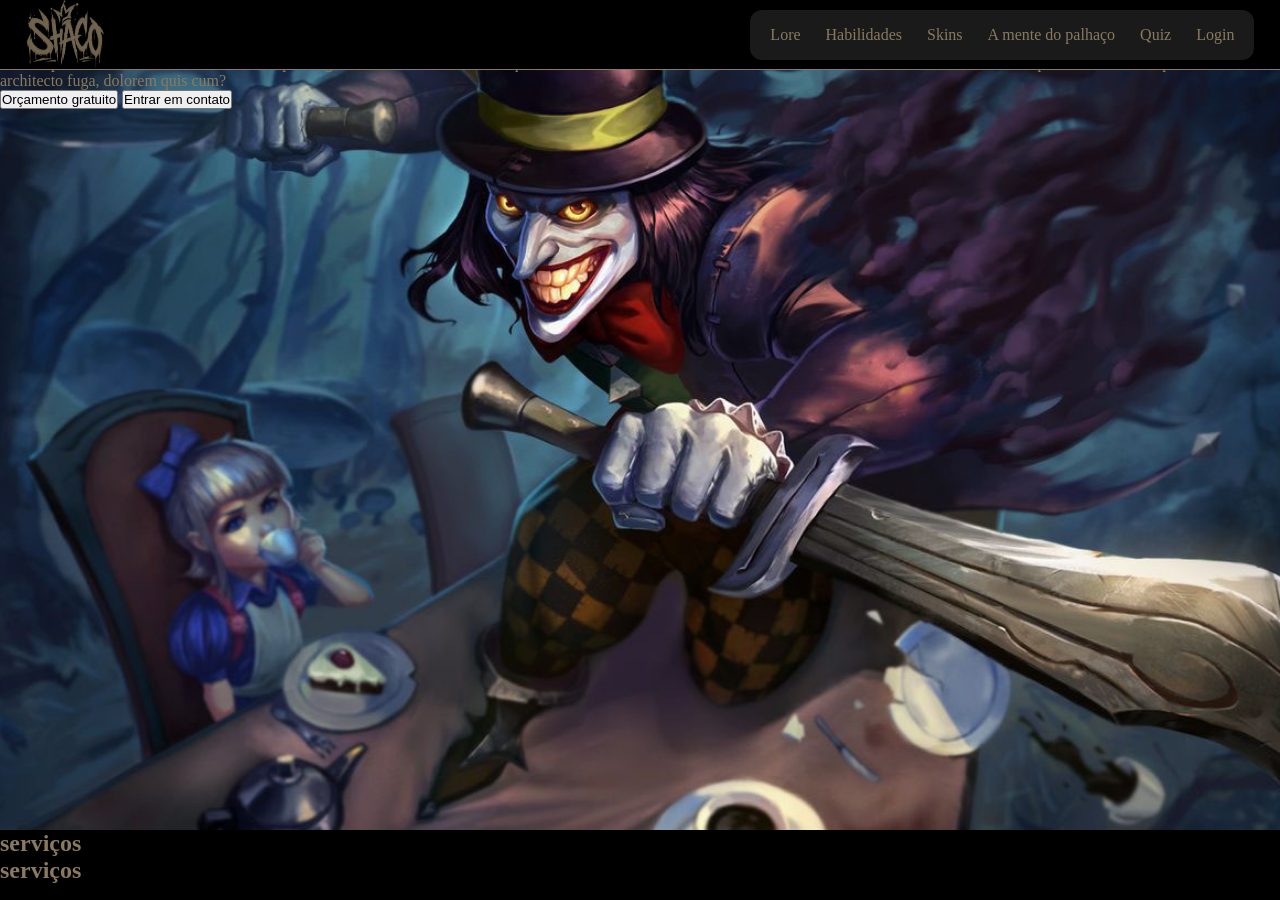
==== index.html @ fd3fd3e3 "Home - parcial" ====
<!DOCTYPE html>
<html lang="en">
<head>
    <meta charset="UTF-8">
    <meta name="viewport" content="width=device-width, initial-scale=1.0">
    <title>Home</title>

    <link rel="stylesheet" href="style.css">
</head>
<body>
    <header>
        <img class="logo" src="assets/img/logo-Shaco.png" alt="Logo site">
        <nav>
            <ul>
                <li>Lore</li>
                <li>Habilidades</li>
                <li>Skins</li>
                <li>A mente do palhaço</li>
                <li>Quiz</li>
                <li>Login</li>
            </ul>
        </nav>
    </header>

    <!--  seção 01 -->
    <section class="secao1" >
        <h2>
            HTML + CSS
        </h2>
        <div>
            <h1>Gustavo Campelo</h1>
            <p>Lorem ipsum, dolor sit amet consectetur adipisicing elit. Exercitationem, vel aliquid reiciendis ducimus necessitatibus beatae hic eum? Architecto, in. Omnis voluptates dolore nam aperiam odio architecto fuga, dolorem quis cum?</p>
        </div>
        <div>
            <button>Orçamento gratuito</button>
            <button>Entrar em contato</button>
        </div>
    </section>

<!-- seção 02 -->
    <section>
        <h2>serviços</h2>
    </section>

<!-- seção 03 -->
    <section>
        <h2>serviços</h2>
    </section>
    </body>
    </html>
---- style.css ----
/* fonte personalizada */
@font-face {
  font-family: Tommy-B;
  src: url(font/Tommy/Tommy-bold.otf) format('opentype');
  font-style: bold;
}

@font-face {
  font-family: CrazyKiller;
  src: url(font/Crazy-Killer/Crazy-Killer.TTF) format('truetype');
  text-decoration: none;

}
/* reset na pagina */
* {
  margin: 0;
  padding: 0;
  box-sizing: border-box;
}

body{
  background-color: rgb(0, 0, 0);
  color: rgb(137, 122, 95);
font-family: "TOmmy-B";
}

header{
    width: 100%;
    display: flex;
    padding: 2%;
    justify-content: space-between;
    background-color: black;
    height: 70px;
    align-items: center; /* alinhar na vertical*/
    position: fixed; /* posição fixa*/
    border-bottom: 1px solid rgb(137, 122, 95);
    
    ul{
        display: flex;
        gap: 25px;
        list-style-type: none;
        background-color: rgb(255, 255, 255, 0.1);
        padding: 16px 20px;
        border-radius: 12px;
        backdrop-filter: blur(20px);
    }
}

.logo{
    height: 69px;
    filter: sepia();
}

section{
    width: 100%;
    display: flex;
    flex-direction: column;
}

.secao1{
    background-image: url("assets/img/bg/bg.jpg");
    background-size: cover;
    background-position: top;
    height: calc(100dvh - 70px);
}
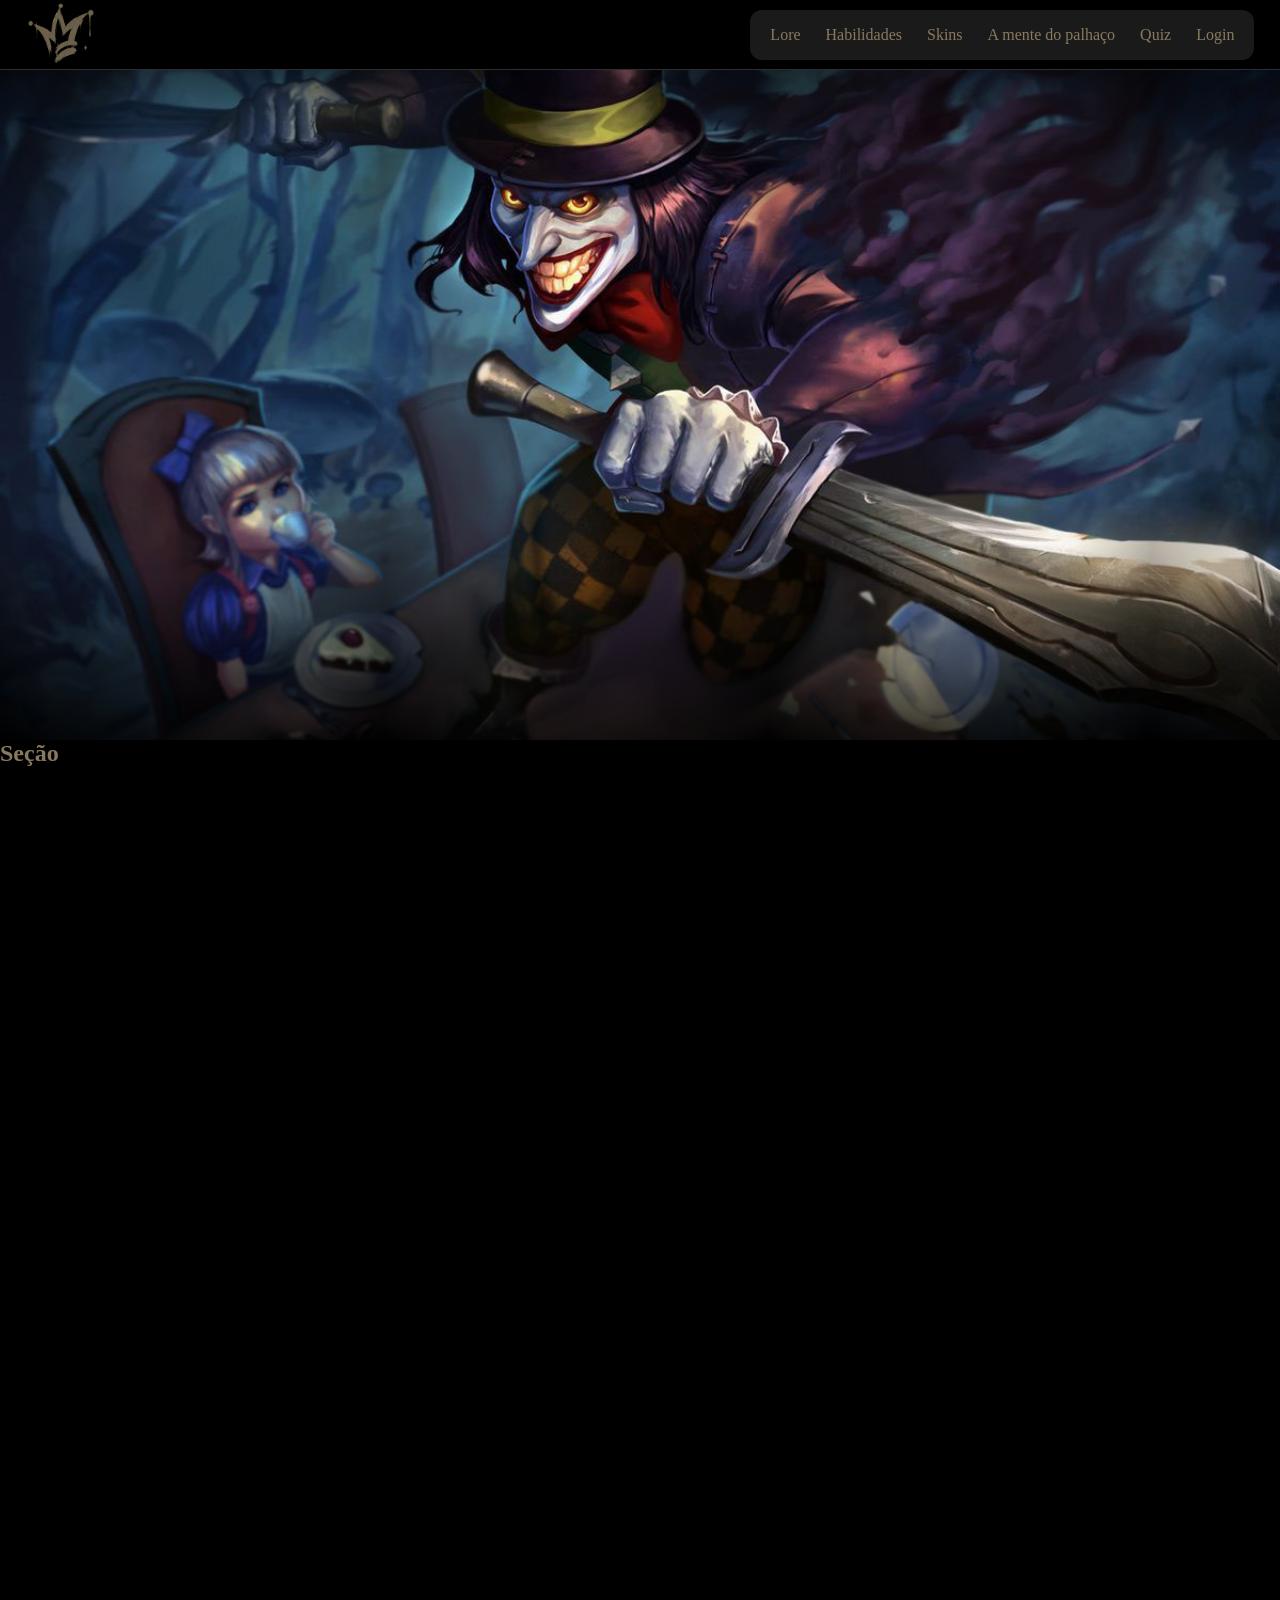
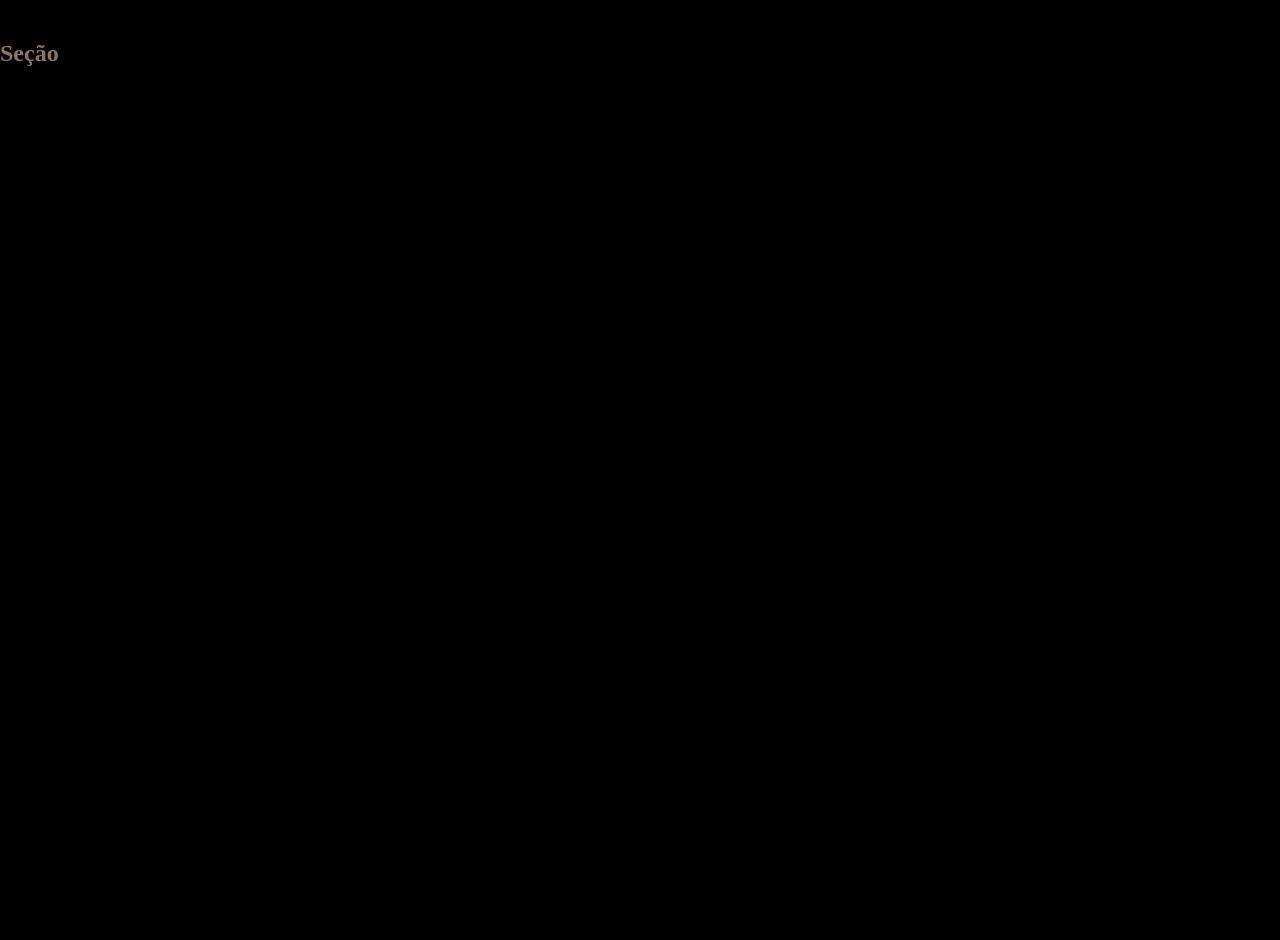
==== commit f3de78eb: "Home - Parcial" ====
--- a/index.html
+++ b/index.html
@@ -6,10 +6,11 @@
     <title>Home</title>
 
     <link rel="stylesheet" href="style.css">
+    <link rel="icon" href="assets/img/fav-icon.png" type="image/png">
 </head>
 <body>
     <header>
-        <img class="logo" src="assets/img/logo-Shaco.png" alt="Logo site">
+        <img class="logo" src="assets/img/fav-icon.png" alt="Logo site">
         <nav>
             <ul>
                 <li>Lore</li>
@@ -23,28 +24,20 @@
     </header>
 
     <!--  seção 01 -->
-    <section class="secao1" >
-        <h2>
-            HTML + CSS
-        </h2>
-        <div>
-            <h1>Gustavo Campelo</h1>
-            <p>Lorem ipsum, dolor sit amet consectetur adipisicing elit. Exercitationem, vel aliquid reiciendis ducimus necessitatibus beatae hic eum? Architecto, in. Omnis voluptates dolore nam aperiam odio architecto fuga, dolorem quis cum?</p>
-        </div>
-        <div>
-            <button>Orçamento gratuito</button>
-            <button>Entrar em contato</button>
-        </div>
+    <section class="hero-site" >
+            <div>
+                <h1>Shaco</h1>
+            </div>
     </section>
 
 <!-- seção 02 -->
-    <section>
-        <h2>serviços</h2>
+    <section class="container02" >
+        <h2>Seção</h2>
     </section>
 
 <!-- seção 03 -->
-    <section>
-        <h2>serviços</h2>
+    <section class="container03" >
+        <h2>Seção</h2>
     </section>
     </body>
     </html>
--- a/style.css
+++ b/style.css
@@ -33,7 +33,8 @@
     height: 70px;
     align-items: center; /* alinhar na vertical*/
     position: fixed; /* posição fixa*/
-    border-bottom: 1px solid rgb(137, 122, 95);
+    border-bottom: 1px solid rgba(114, 114, 114, 0.404);
+    z-index: 50; /*Posição no eixo Z*/
     
     ul{
         display: flex;
@@ -57,9 +58,30 @@
     flex-direction: column;
 }
 
-.secao1{
-    background-image: url("assets/img/bg/bg.jpg");
-    background-size: cover;
-    background-position: top;
-    height: calc(100dvh - 70px);
+.hero-site{
+background-image: url(/assets/img/bg/bg.jpg);
+background-repeat: no-repeat;
+background-size: cover; /*Ocupa toda a capa*/
+background-position: top; /*Caso corte, mantem alinhado pelo topo*/
+height: calc(90dvh - 70px); /*Altura menos tamanho da navbar*/
+
+/* Aplica o fade de todas as direções para dentro */
+-webkit-mask-image: radial-gradient(circle, black 50%, transparent 100%);
+mask-image: radial-gradient(circle, black 50%, transparent 100%);
+  /* Ajustar a posição e tamanho da máscara */
+-webkit-mask-size: 100% 100%;
+mask-size: 30% 100%;
+}
+.logo-hero{
+  height: 20vh;
+}
+
+
+
+.container02{
+  height: 100dvh;
+}
+
+.container03{
+  height: 100dvh;
 }
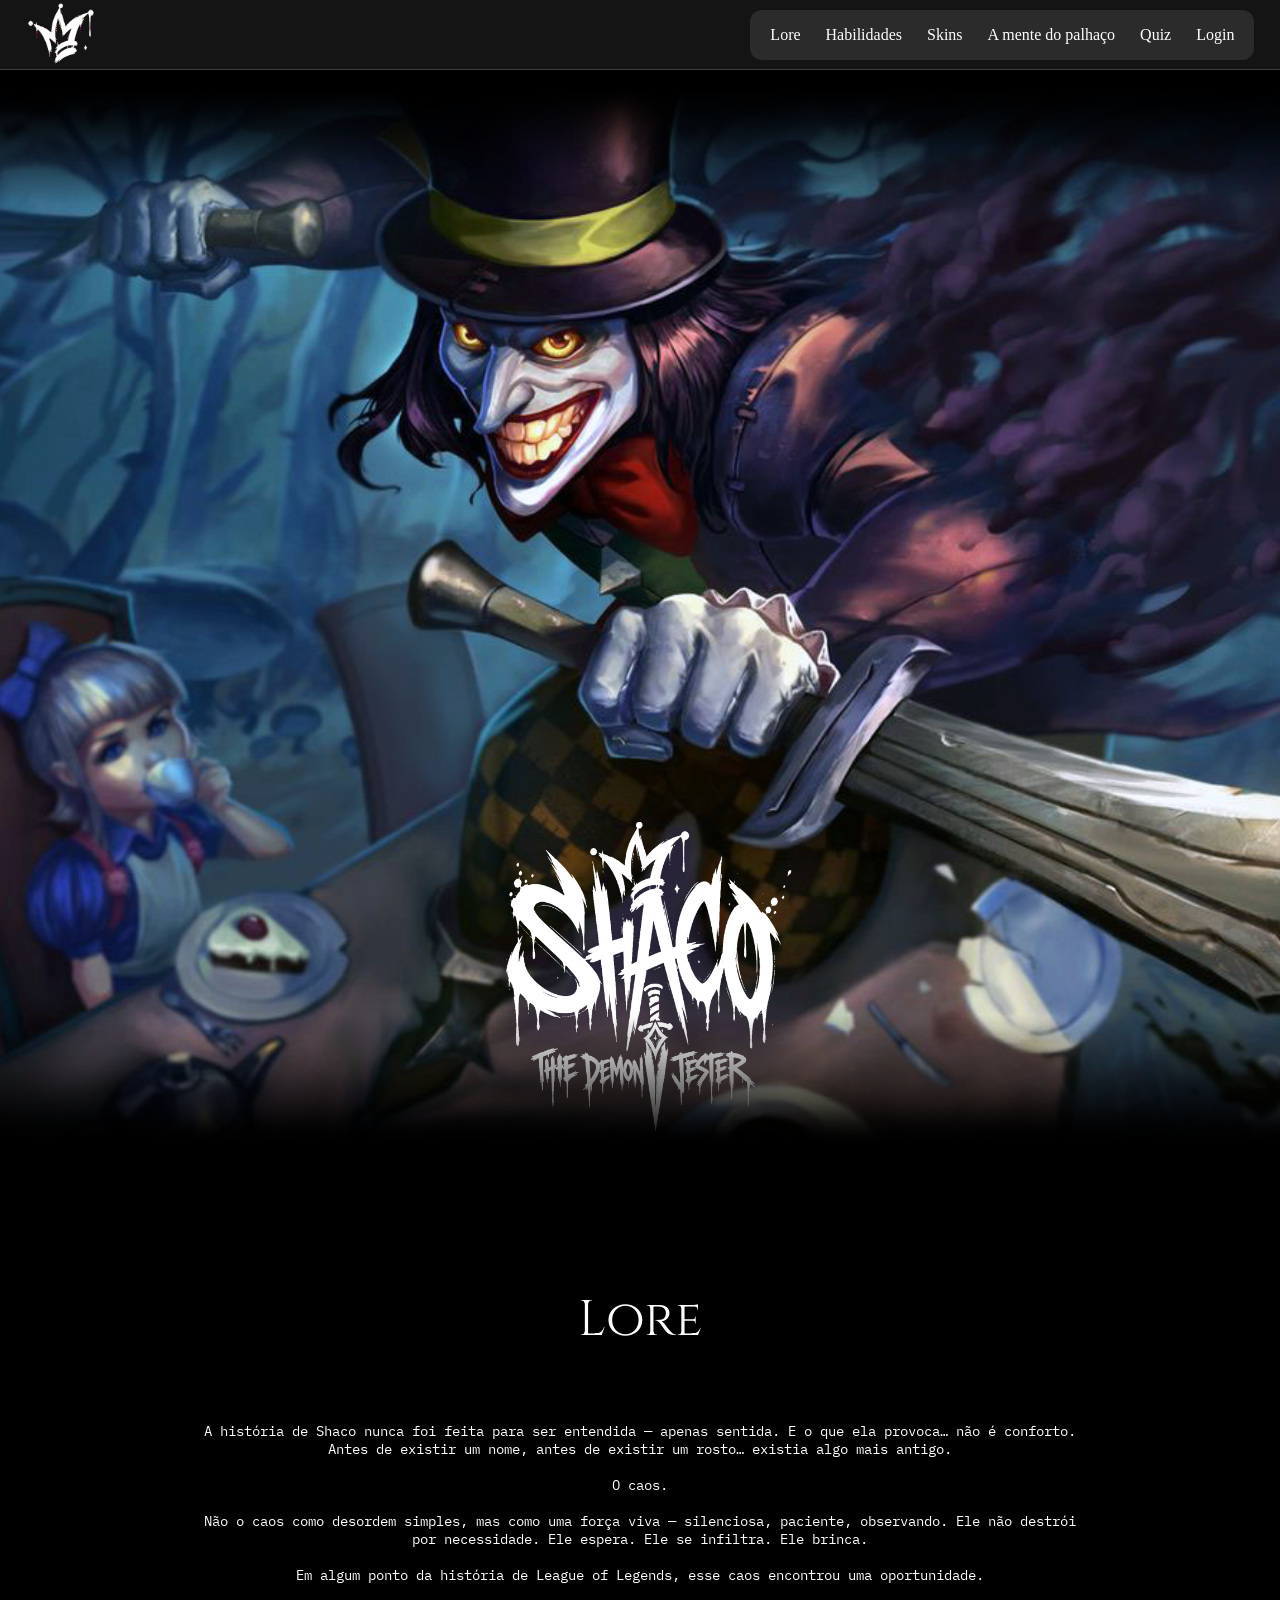
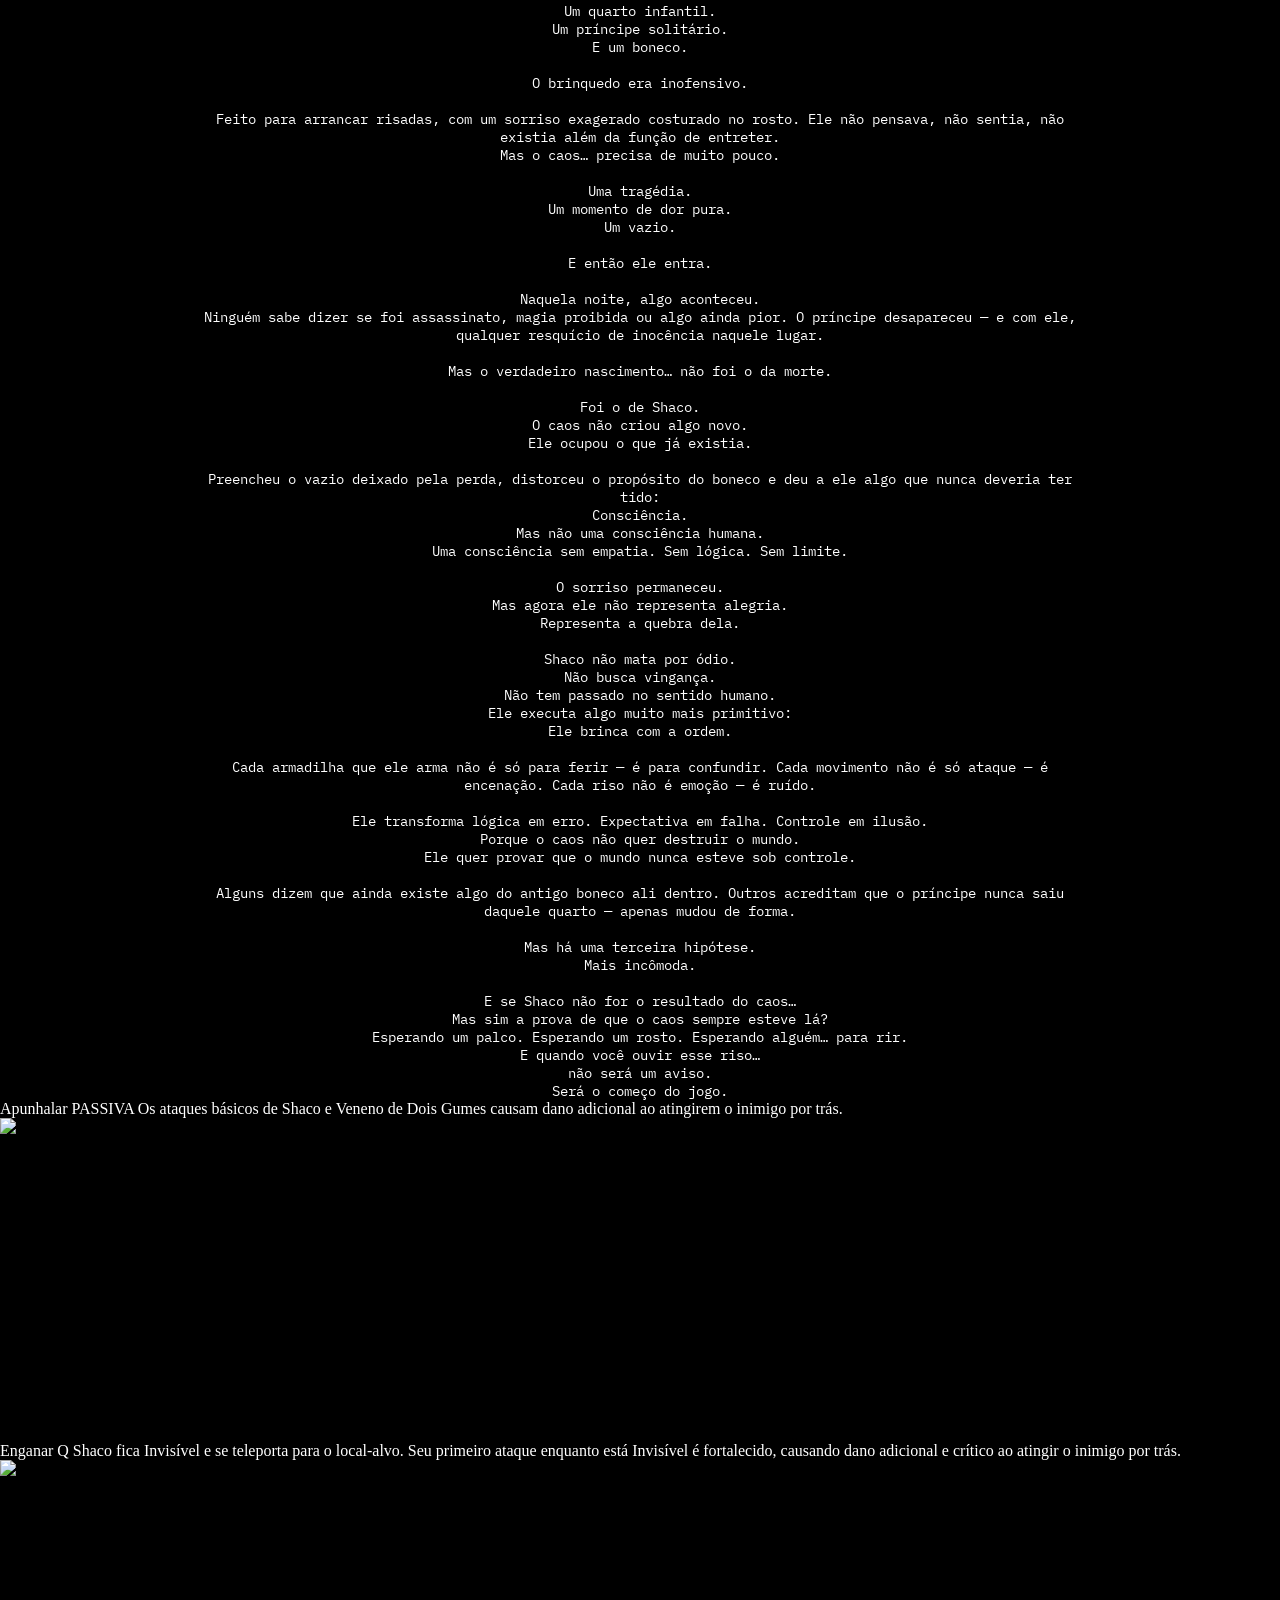
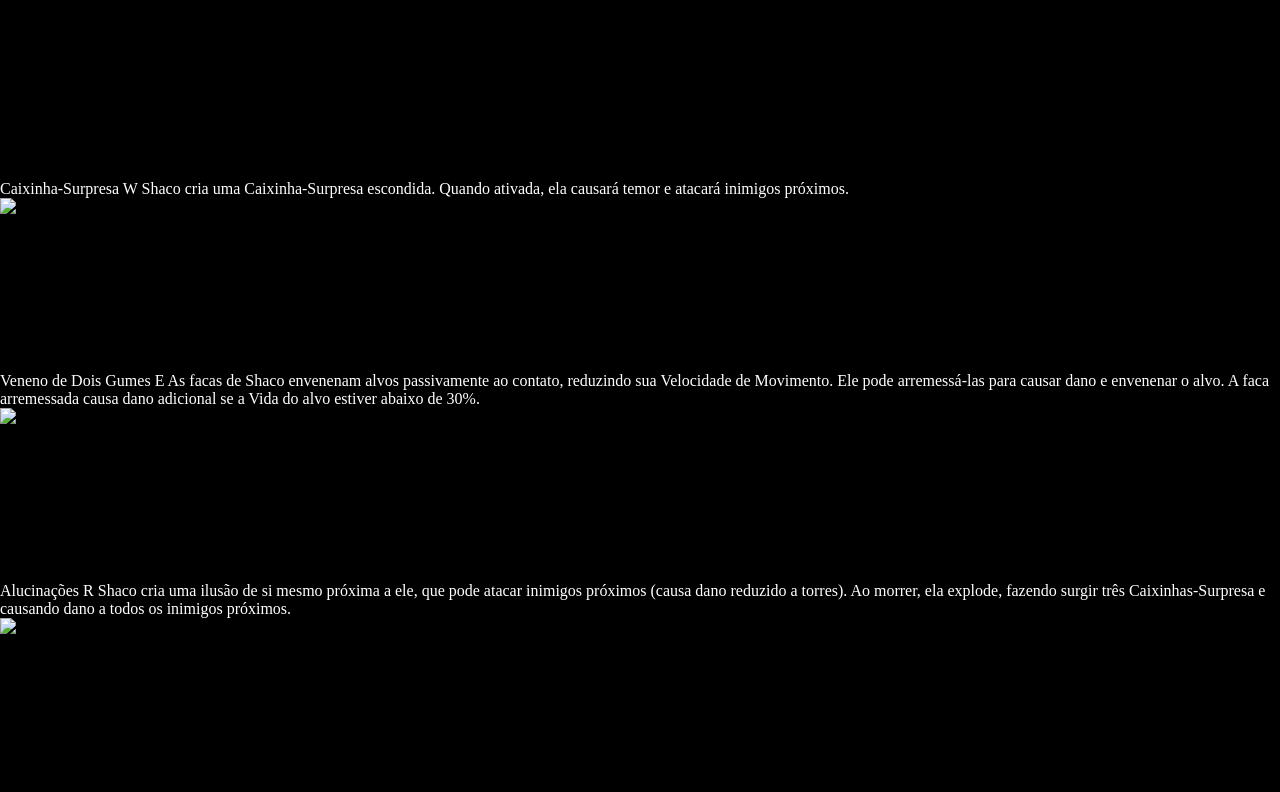
==== commit ccaa6397: "Home + Lore + Habilidades Parcial" ====
--- a/index.html
+++ b/index.html
@@ -7,6 +7,15 @@
 
     <link rel="stylesheet" href="style.css">
     <link rel="icon" href="assets/img/fav-icon.png" type="image/png">
+
+    <link rel="preconnect" href="https://fonts.googleapis.com">
+    <link rel="preconnect" href="https://fonts.gstatic.com" crossorigin>
+    <link href="https://fonts.googleapis.com/css2?family=IBM+Plex+Mono&display=swap" rel="stylesheet">
+
+    <link rel="preconnect" href="https://fonts.googleapis.com">
+    <link rel="preconnect" href="https://fonts.gstatic.com" crossorigin>
+    <link href="https://fonts.googleapis.com/css2?family=Cinzel:wght@400..900&display=swap" rel="stylesheet">
+    
 </head>
 <body>
     <header>
@@ -24,20 +33,176 @@
     </header>
 
     <!--  seção 01 -->
-    <section class="hero-site" >
-            <div>
-                <h1>Shaco</h1>
-            </div>
-    </section>
+    <div class="hero">
+            <img class="logo-hero" src="assets/img/logo-Shaco-completo.png" alt="Logo site">
+    </div>
 
 <!-- seção 02 -->
-    <section class="container02" >
-        <h2>Seção</h2>
-    </section>
-
-<!-- seção 03 -->
-    <section class="container03" >
-        <h2>Seção</h2>
-    </section>
+
+<div class="container-2">
+
+    <div class="container-2-texto">
+        <div class="container-2-titulo">
+            <p> <br><br>Lore <br><br></p>
+        </div>
+        <p>A história de Shaco nunca foi feita para ser entendida — apenas sentida.
+        
+            E o que ela provoca… não é conforto.
+            
+            Antes de existir um nome, antes de existir um rosto… existia algo mais antigo.
+            <br><br>
+            O caos.
+            <br><br>
+            Não o caos como desordem simples, mas como uma força viva — silenciosa, paciente, observando. Ele não destrói por necessidade. Ele espera. Ele se infiltra. Ele brinca.
+            <br><br>
+            Em algum ponto da história de League of Legends, esse caos encontrou uma oportunidade.
+            <br><br>
+            Um quarto infantil.
+            <br>
+            Um príncipe solitário.
+            <br>
+            E um boneco.
+            <br><br>
+            O brinquedo era inofensivo.
+            <br><br>
+            Feito para arrancar risadas, com um sorriso exagerado costurado no rosto. Ele não pensava, não sentia, não existia além da função de entreter.
+            <br>
+            Mas o caos… precisa de muito pouco.
+            <br><br>
+            Uma tragédia.
+            <br>
+            Um momento de dor pura.
+            <br>
+            Um vazio.
+            <br><br>
+            E então ele entra.
+            <br><br>
+            Naquela noite, algo aconteceu.
+            <br>
+            Ninguém sabe dizer se foi assassinato, magia proibida ou algo ainda pior. O príncipe desapareceu — e com ele, qualquer resquício de inocência naquele lugar.
+            <br><br>
+            Mas o verdadeiro nascimento… não foi o da morte.
+            <br><br>
+            Foi o de Shaco.
+            <br>
+            O caos não criou algo novo.
+            <br>
+            Ele ocupou o que já existia.
+            <br><br>
+            Preencheu o vazio deixado pela perda, distorceu o propósito do boneco e deu a ele algo que nunca deveria ter tido:
+            <br>
+            Consciência.
+            <br>
+            Mas não uma consciência humana.
+            <br>
+            Uma consciência sem empatia. Sem lógica. Sem limite.
+            <br><br>
+            O sorriso permaneceu.
+            <br>
+            Mas agora ele não representa alegria.
+            <br>
+            Representa a quebra dela.
+            <br><br>
+            Shaco não mata por ódio.
+            <br>
+            Não busca vingança.
+            <br>
+            Não tem passado no sentido humano.
+            <br>
+            Ele executa algo muito mais primitivo:
+            <br>
+            Ele brinca com a ordem.
+            <br><br>
+            Cada armadilha que ele arma não é só para ferir — é para confundir.
+            Cada movimento não é só ataque — é encenação.
+            Cada riso não é emoção — é ruído.
+            <br><br>
+            Ele transforma lógica em erro.
+            Expectativa em falha.
+            Controle em ilusão.
+            <br>
+            Porque o caos não quer destruir o mundo.
+            <br>
+            Ele quer provar que o mundo nunca esteve sob controle.
+            <br><br>
+            Alguns dizem que ainda existe algo do antigo boneco ali dentro.
+            Outros acreditam que o príncipe nunca saiu daquele quarto — apenas mudou de forma.
+            <br><br>
+            Mas há uma terceira hipótese.
+            <br>
+            Mais incômoda.
+            <br><br>
+            E se Shaco não for o resultado do caos…
+            <br>
+            Mas sim a prova de que o caos sempre esteve lá?
+            <br>
+            Esperando um palco.
+            Esperando um rosto.
+            Esperando alguém… para rir.
+            <br>
+            E quando você ouvir esse riso…
+            <br>
+            não será um aviso.
+            <br>
+            Será o começo do jogo.</p>
+        </div>
+
+    <div class="container-3">
+
+    Apunhalar
+    PASSIVA
+    Os ataques básicos de Shaco e Veneno de Dois Gumes causam dano adicional ao atingirem o inimigo por trás.
+<div>
+    <div><img src="https://ddragon.leagueoflegends.com/cdn/16.9.1/img/passive/Jester_CarefulStrikes.png">
+    </div>
+</div>
+    
+    
+    
+</div> 
+<video class="video-passiva" autoplay="" muted="" loop="" playsinline=""><source src="https://lol.dyn.riotcdn.net/x/videos/champion-abilities/0035/ability_0035_P1.mp4" type="video/mp4"><source src="https://lol.dyn.riotcdn.net/x/videos/champion-abilities/0035/ability_0035_P1.webm" type="video/webm"></video>
+</div>
+
+
+Enganar
+Q
+Shaco fica Invisível e se teleporta para o local-alvo. Seu primeiro ataque enquanto está Invisível é fortalecido, causando dano adicional e crítico ao atingir o inimigo por trás.
+<div><img src="https://ddragon.leagueoflegends.com/cdn/16.9.1/img/spell/Deceive.png"></div>
+
+
+
+<div class="video-Q"><video autoplay="" muted="" loop="" playsinline=""><source src="https://lol.dyn.riotcdn.net/x/videos/champion-abilities/0035/ability_0035_Q1.mp4" type="video/mp4"><source src="https://lol.dyn.riotcdn.net/x/videos/champion-abilities/0035/ability_0035_Q1.webm" type="video/webm"></video></div>
+
+
+Caixinha-Surpresa
+W
+Shaco cria uma Caixinha-Surpresa escondida. Quando ativada, ela causará temor e atacará inimigos próximos.
+<div class="innerWrapper"><img src="https://ddragon.leagueoflegends.com/cdn/16.9.1/img/spell/JackInTheBox.png" loading="lazy" data-testid="icon-tab-tab-2" class="sc-de10a588-0 eowlkv sc-2a9d3880-0 iOotgw sc-1f4a6b27-0 cBMoRk fit-undefined crop-true"></div>
+
+
+
+<div class="innerWrapper"><video autoplay="" data-testid="icon-tab-media" class="sc-f3d622cf-0 eOxAvt sc-1f4a6b27-0 cBMoRk fit-undefined crop-undefined" loop="" playsinline=""><source data-testid="source-video/mp4" src="https://lol.dyn.riotcdn.net/x/videos/champion-abilities/0035/ability_0035_W1.mp4" type="video/mp4"><source data-testid="source-video/webm" src="https://lol.dyn.riotcdn.net/x/videos/champion-abilities/0035/ability_0035_W1.webm" type="video/webm"></video></div>
+
+
+Veneno de Dois Gumes
+E
+As facas de Shaco envenenam alvos passivamente ao contato, reduzindo sua Velocidade de Movimento. Ele pode arremessá-las para causar dano e envenenar o alvo. A faca arremessada causa dano adicional se a Vida do alvo estiver abaixo de 30%.
+<div class="innerWrapper"><img src="https://ddragon.leagueoflegends.com/cdn/16.9.1/img/spell/TwoShivPoison.png" loading="lazy" data-testid="icon-tab-tab-3" class="sc-de10a588-0 eowlkv sc-2a9d3880-0 iOotgw sc-1f4a6b27-0 cBMoRk fit-undefined crop-true"></div>
+
+
+
+<div class="innerWrapper"><video autoplay="" data-testid="icon-tab-media" class="sc-f3d622cf-0 eOxAvt sc-1f4a6b27-0 cBMoRk fit-undefined crop-undefined" loop="" playsinline=""><source data-testid="source-video/mp4" src="https://lol.dyn.riotcdn.net/x/videos/champion-abilities/0035/ability_0035_E1.mp4" type="video/mp4"><source data-testid="source-video/webm" src="https://lol.dyn.riotcdn.net/x/videos/champion-abilities/0035/ability_0035_E1.webm" type="video/webm"></video></div>
+
+
+Alucinações
+R
+Shaco cria uma ilusão de si mesmo próxima a ele, que pode atacar inimigos próximos (causa dano reduzido a torres). Ao morrer, ela explode, fazendo surgir três Caixinhas-Surpresa e causando dano a todos os inimigos próximos.
+<div class="innerWrapper"><img src="https://ddragon.leagueoflegends.com/cdn/16.9.1/img/spell/HallucinateFull.png" loading="lazy" data-testid="icon-tab-tab-4" class="sc-de10a588-0 eowlkv sc-2a9d3880-0 iOotgw sc-1f4a6b27-0 cBMoRk fit-undefined crop-true"></div>
+
+
+
+<div class="innerWrapper"><video autoplay="" data-testid="icon-tab-media" class="sc-f3d622cf-0 eOxAvt sc-1f4a6b27-0 cBMoRk fit-undefined crop-undefined" loop="" playsinline=""><source data-testid="source-video/mp4" src="https://lol.dyn.riotcdn.net/x/videos/champion-abilities/0035/ability_0035_R1.mp4" type="video/mp4"><source data-testid="source-video/webm" src="https://lol.dyn.riotcdn.net/x/videos/champion-abilities/0035/ability_0035_R1.webm" type="video/webm"></video></div>
+</div>
     </body>
-    </html>+</html>
+        
--- a/style.css
+++ b/style.css
@@ -11,6 +11,21 @@
   text-decoration: none;
 
 }
+
+.ibm-plex-mono-regular {
+  font-family: "IBM Plex Mono", monospace;
+  font-weight: 400;
+  font-style: normal;
+}
+
+
+.cinzel {
+  font-family: "Cinzel", serif;
+  font-optical-sizing: auto;
+  font-weight: 400;
+  font-style: normal;
+}
+
 /* reset na pagina */
 * {
   margin: 0;
@@ -20,20 +35,21 @@
 
 body{
   background-color: rgb(0, 0, 0);
-  color: rgb(137, 122, 95);
-font-family: "TOmmy-B";
+  color: rgb(255, 255, 255);
+  font-family: "TOmmy-B";
 }
 
+/*Header*/
 header{
     width: 100%;
     display: flex;
     padding: 2%;
-    justify-content: space-between;
-    background-color: black;
+    justify-content: space-between; /*Espaçamento*/
+    background-color: rgb(20, 20, 20);
     height: 70px;
     align-items: center; /* alinhar na vertical*/
-    position: fixed; /* posição fixa*/
-    border-bottom: 1px solid rgba(114, 114, 114, 0.404);
+    position: top; /* se deixar fixo o bg do hero fica atras*/
+    border-bottom: 1px solid rgba(114, 114, 114, 0.45); /*Espessura e cor da margem de baixo */
     z-index: 50; /*Posição no eixo Z*/
     
     ul{
@@ -49,39 +65,70 @@
 
 .logo{
     height: 69px;
-    filter: sepia();
+    filter: saturate(0);
+    filter: brightness(100);
 }
 
-section{
-    width: 100%;
-    display: flex;
-    flex-direction: column;
+.hero{
+  width: 100dvw; /*Largura da seção*/
+  display: flex;
+  flex-direction: row; /* Eixo principal*/
+  justify-content: center; /* distribuição eixo principal*/
+  align-items: end;
+  
+  background: url(/assets/img/bg/bg-faded.jpg);
+  background-repeat: no-repeat;
+  background-size: cover; /*Ocupa toda a capa*/
+  background-position: top; /*Caso corte, mantem alinhado pelo topo*/
+  height: 1080px; /*Altura*/
+
+  /* Aplica o fade de todas as direções para dentro */
+  mask-image: radial-gradient(circle, rgb(0, 0, 0) 75%/* avanço do faded dentro da img*/, transparent 100%);
+    /* Ajustar a posição e tamanho da máscara */
+  -webkit-mask-size: 100% 100%;
+  mask-size: 5% /*quantidade de vzs que repete*/100%;
+
+ .logo-hero{
+    height: 350px;
+    filter: invert();
+    z-index: 5;
+  } 
 }
 
-.hero-site{
-background-image: url(/assets/img/bg/bg.jpg);
-background-repeat: no-repeat;
-background-size: cover; /*Ocupa toda a capa*/
-background-position: top; /*Caso corte, mantem alinhado pelo topo*/
-height: calc(90dvh - 70px); /*Altura menos tamanho da navbar*/
+.container-2{
+  
 
-/* Aplica o fade de todas as direções para dentro */
--webkit-mask-image: radial-gradient(circle, black 50%, transparent 100%);
-mask-image: radial-gradient(circle, black 50%, transparent 100%);
-  /* Ajustar a posição e tamanho da máscara */
--webkit-mask-size: 100% 100%;
-mask-size: 30% 100%;
-}
-.logo-hero{
-  height: 20vh;
+  .container-2-texto{
+    font-family: "IBM Plex Mono";
+    text-align: center;
+    padding: 0% 15%;
+    font-size: 14px;
+  }
+
+  .container-2-titulo{
+    font-family: "Cinzel";
+    text-align: center;
+    padding: 0% 10%;
+    font-size: 50px;
+  }
 }
 
-
-
-.container02{
-  height: 100dvh;
+.video-passiva{
+  height: 300px;
 }
 
-.container03{
-  height: 100dvh;
-}+.video-Q{
+  height: 300px;
+}
+
+.video-W{
+  height: 300px;
+}
+
+.video-E{
+  height: 300px;
+}
+
+.video-R{
+  height: 300px;
+}
